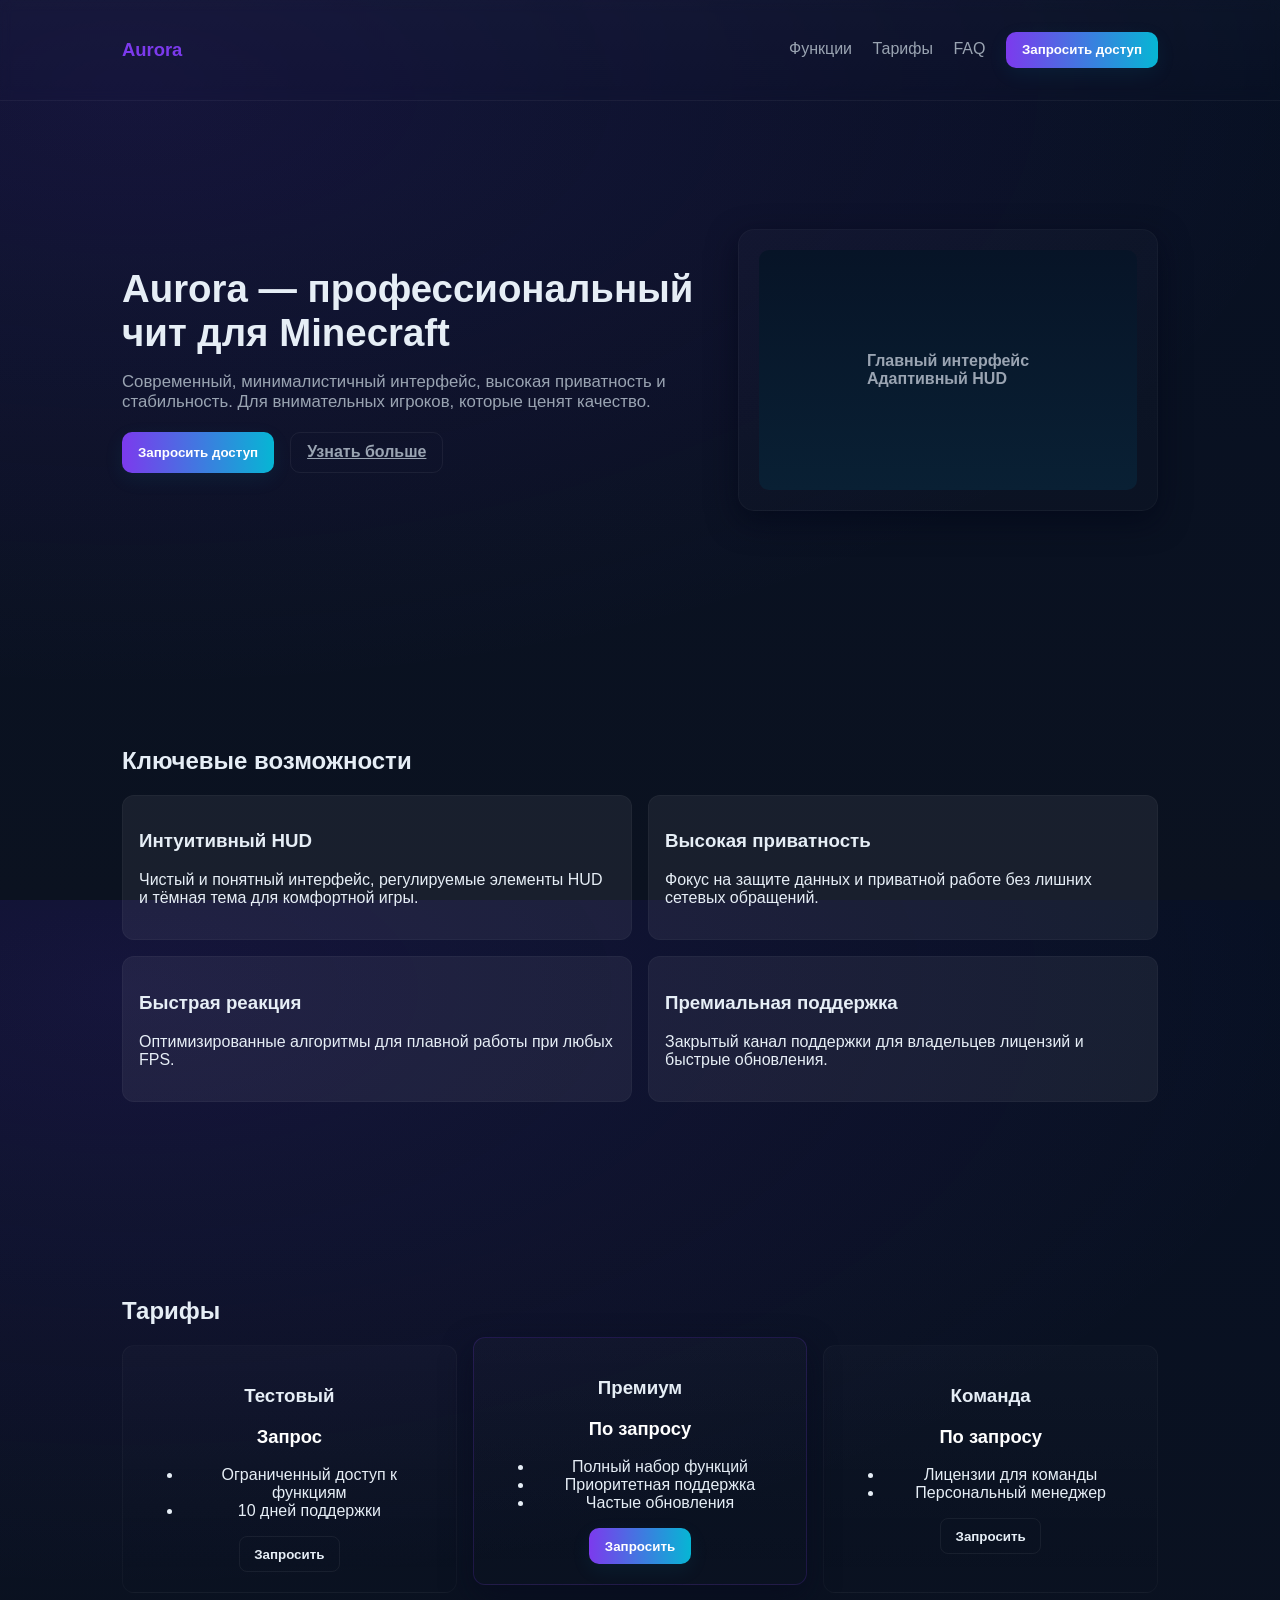
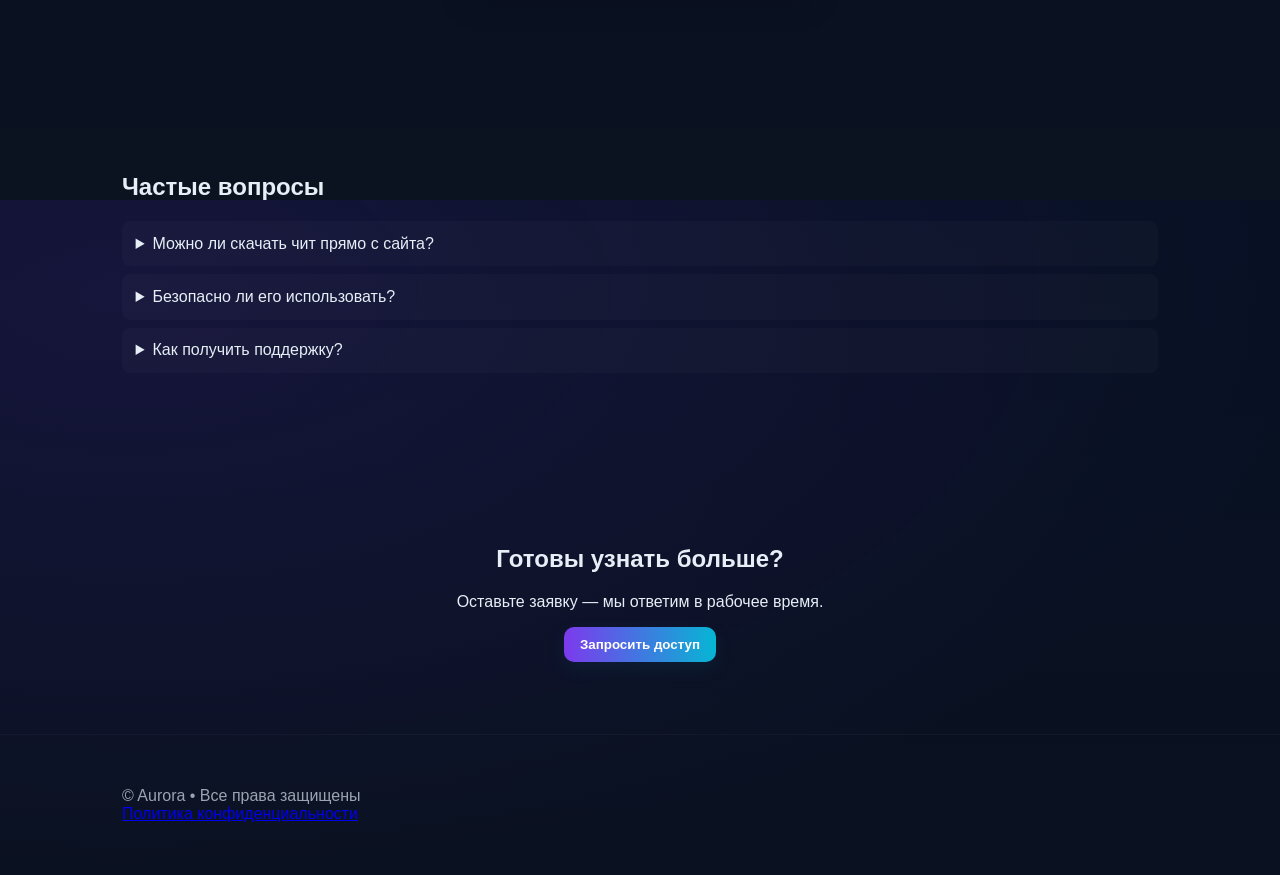
==== index.html @ 6c5ece2b "Add files via upload" ====
<!doctype html>
<html lang="ru">
<head>
  <meta charset="utf-8" />
  <meta name="viewport" content="width=device-width,initial-scale=1" />
  <title>Aurora — Премиум чит для Minecraft</title>
  <meta name="description" content="Премиум-инструмент для продвинутых игроков Minecraft — стильный, безопасный, приватный. Запросите доступ." />
  <link rel="stylesheet" href="styles.css" />
</head>
<body>
  <header class="site-header">
    <div class="container">
      <a class="brand" href="#">Aurora</a>
      <nav class="nav">
        <a href="#features">Функции</a>
        <a href="#pricing">Тарифы</a>
        <a href="#faq">FAQ</a>
        <button id="ctaTop" class="btn btn-primary">Запросить доступ</button>
      </nav>
    </div>
  </header>

  <main>
    <section class="hero">
      <div class="container hero-inner">
        <div class="hero-copy">
          <h1>Aurora — профессиональный чит для Minecraft</h1>
          <p class="lead">Современный, минималистичный интерфейс, высокая приватность и стабильность. Для внимательных игроков, которые ценят качество.</p>
          <div class="cta-row">
            <button id="cta" class="btn btn-primary">Запросить доступ</button>
            <a class="btn btn-ghost" href="#features">Узнать больше</a>
          </div>
        </div>
        <div class="hero-media">
          <div class="card mockup">
            <div class="mockup-screen">Главный интерфейс<br>Адаптивный HUD</div>
          </div>
        </div>
      </div>
    </section>

    <section id="features" class="features">
      <div class="container">
        <h2>Ключевые возможности</h2>
        <div class="grid">
          <article class="feature">
            <h3>Интуитивный HUD</h3>
            <p>Чистый и понятный интерфейс, регулируемые элементы HUD и тёмная тема для комфортной игры.</p>
          </article>
          <article class="feature">
            <h3>Высокая приватность</h3>
            <p>Фокус на защите данных и приватной работе без лишних сетевых обращений.</p>
          </article>
          <article class="feature">
            <h3>Быстрая реакция</h3>
            <p>Оптимизированные алгоритмы для плавной работы при любых FPS.</p>
          </article>
          <article class="feature">
            <h3>Премиальная поддержка</h3>
            <p>Закрытый канал поддержки для владельцев лицензий и быстрые обновления.</p>
          </article>
        </div>
      </div>
    </section>

    <section id="pricing" class="pricing">
      <div class="container">
        <h2>Тарифы</h2>
        <div class="pricing-grid">
          <div class="plan">
            <h3>Тестовый</h3>
            <p class="price">Запрос</p>
            <ul>
              <li>Ограниченный доступ к функциям</li>
              <li>10 дней поддержки</li>
            </ul>
            <button class="btn btn-outline">Запросить</button>
          </div>
          <div class="plan plan-popular">
            <h3>Премиум</h3>
            <p class="price">По запросу</p>
            <ul>
              <li>Полный набор функций</li>
              <li>Приоритетная поддержка</li>
              <li>Частые обновления</li>
            </ul>
            <button class="btn btn-primary">Запросить</button>
          </div>
          <div class="plan">
            <h3>Команда</h3>
            <p class="price">По запросу</p>
            <ul>
              <li>Лицензии для команды</li>
              <li>Персональный менеджер</li>
            </ul>
            <button class="btn btn-outline">Запросить</button>
          </div>
        </div>
      </div>
    </section>

    <section id="faq" class="faq">
      <div class="container">
        <h2>Частые вопросы</h2>
        <div class="faq-list">
          <details>
            <summary>Можно ли скачать чит прямо с сайта?</summary>
            <p>Прямых загрузок на этом лендинге нет. Запрос доступа — это первый этап. Мы не публикуем вредоносных инструкций.</p>
          </details>
          <details>
            <summary>Безопасно ли его использовать?</summary>
            <p>Вся информация о безопасности и условиях использования предоставляется после подтверждения доступа.</p>
          </details>
          <details>
            <summary>Как получить поддержку?</summary>
            <p>Поддержка доступна владельцам лицензий через закрытые каналы связи.</p>
          </details>
        </div>
      </div>
    </section>

    <section class="contact-cta">
      <div class="container">
        <h2>Готовы узнать больше?</h2>
        <p>Оставьте заявку — мы ответим в рабочее время.</p>
        <button id="ctaBottom" class="btn btn-primary">Запросить доступ</button>
      </div>
    </section>
  </main>

  <footer class="site-footer">
    <div class="container">
      <div>© Aurora • Все права защищены</div>
      <div class="links"><a href="#">Политика конфиденциальности</a></div>
    </div>
  </footer>

  <div id="modal" class="modal" aria-hidden="true">
    <div class="modal-panel">
      <button class="modal-close" id="modalClose">✕</button>
      <h3>Запрос доступа</h3>
      <p>Оставьте контакт, и мы свяжемся в течение 24 часов.</p>
      <form id="leadForm">
        <label>Имя<input name="name" required /></label>
        <label>Email<input name="email" type="email" required /></label>
        <label>Комментарий<textarea name="message"></textarea></label>
        <div class="form-row"><button type="submit" class="btn btn-primary">Отправить</button></div>
      </form>
      <div id="formThanks" class="thanks" hidden>Спасибо! Мы свяжемся с вами.</div>
    </div>
  </div>

  <script src="script.js"></script>
</body>
</html>
---- styles.css ----
:root{--bg:#0f1724;--card:#0b1220;--muted:#9aa4b2;--accent1:#7c3aed;--accent2:#06b6d4;--glass:rgba(255,255,255,0.06)}*{box-sizing:border-box}html,body{height:100%}body{margin:0;font-family:Inter,Segoe UI,Roboto,Arial,sans-serif;background:radial-gradient(1200px 600px at 10% 10%,rgba(124,58,237,0.12),transparent),linear-gradient(180deg,#071023 0%,#0b1220 100%);color:#e6eef6;-webkit-font-smoothing:antialiased;-moz-osx-font-smoothing:grayscale}
.container{max-width:1100px;margin:0 auto;padding:2rem}
.site-header{backdrop-filter:blur(6px);background:linear-gradient(180deg,rgba(255,255,255,0.02),transparent);position:sticky;top:0;z-index:40;border-bottom:1px solid rgba(255,255,255,0.03)}.site-header .container{display:flex;align-items:center;justify-content:space-between}
.brand{font-weight:700;color:var(--accent1);text-decoration:none;font-size:1.15rem}
.nav a{color:var(--muted);margin-right:1rem;text-decoration:none}
.nav .btn{vertical-align:middle}
.hero{padding:6rem 0}
.hero-inner{display:flex;gap:2rem;align-items:center}
.hero-copy{flex:1}
.hero h1{font-size:2.4rem;margin:0 0 0.5rem}
.lead{color:var(--muted);font-size:1.05rem;margin-bottom:1.25rem}
.cta-row{display:flex;gap:1rem}
.btn{display:inline-block;padding:0.65rem 1rem;border-radius:10px;border:0;font-weight:600;cursor:pointer}
.btn-primary{background:linear-gradient(90deg,var(--accent1),var(--accent2));color:#fff;box-shadow:0 6px 20px rgba(6,182,212,0.08)}
.btn-ghost{background:transparent;border:1px solid rgba(255,255,255,0.06);color:var(--muted)}
.btn-outline{background:transparent;border:1px solid rgba(255,255,255,0.06);color:#e6eef6;padding:0.6rem 0.9rem;border-radius:8px}
.hero-media{width:420px;flex:0 0 420px}
.card.mockup{background:linear-gradient(180deg,rgba(255,255,255,0.02),rgba(255,255,255,0.01));border-radius:16px;padding:1.25rem;box-shadow:0 10px 30px rgba(2,6,23,0.6);border:1px solid rgba(255,255,255,0.03)}
.mockup-screen{height:240px;background:linear-gradient(180deg,#071427,#092034);border-radius:10px;display:flex;align-items:center;justify-content:center;color:var(--muted);font-weight:600}
.features{padding:3.5rem 0}
.features h2{margin-bottom:1.25rem}
.grid{display:grid;grid-template-columns:repeat(2,1fr);gap:1rem}
.feature{background:var(--glass);padding:1rem;border-radius:12px;border:1px solid rgba(255,255,255,0.03)}
.pricing{padding:3.5rem 0}
.pricing-grid{display:grid;grid-template-columns:repeat(3,1fr);gap:1rem}
.plan{background:linear-gradient(180deg,rgba(255,255,255,0.02),transparent);padding:1.25rem;border-radius:12px;border:1px solid rgba(255,255,255,0.03);text-align:center}
.plan-popular{transform:translateY(-8px);box-shadow:0 12px 30px rgba(7,10,30,0.6);border:1px solid rgba(124,58,237,0.18)}
.price{font-size:1.15rem;font-weight:700;color:#fff}
.faq{padding:2.5rem 0}
.faq-list details{background:rgba(255,255,255,0.02);padding:0.85rem;border-radius:8px;margin-bottom:0.5rem}
.contact-cta{padding:2.5rem 0;text-align:center}
.site-footer{padding:1.25rem 0;border-top:1px solid rgba(255,255,255,0.03);color:var(--muted)}
.modal{position:fixed;inset:0;display:flex;align-items:center;justify-content:center;background:rgba(2,6,23,0.6);opacity:0;pointer-events:none;transition:opacity .2s}
.modal[aria-hidden="false"]{opacity:1;pointer-events:auto}
.modal-panel{background:linear-gradient(180deg,#081026,#071024);padding:1.25rem;border-radius:12px;width:min(520px,94%);border:1px solid rgba(255,255,255,0.04)}
.modal-close{position:absolute;background:transparent;border:0;right:1rem;top:1rem;color:var(--muted);font-size:1.1rem}
label{display:block;margin-bottom:0.5rem}
input,textarea{width:100%;padding:0.6rem;border-radius:8px;border:1px solid rgba(255,255,255,0.04);background:rgba(255,255,255,0.02);color:#eaf3ff}
.form-row{margin-top:0.75rem}
.thanks{padding:1rem;background:rgba(0,0,0,0.35);border-radius:8px;color:var(--muted)}
@media (max-width:900px){.hero-inner{flex-direction:column}.hero-media{width:100%}.pricing-grid{grid-template-columns:1fr}.grid{grid-template-columns:1fr}.nav{display:none}}
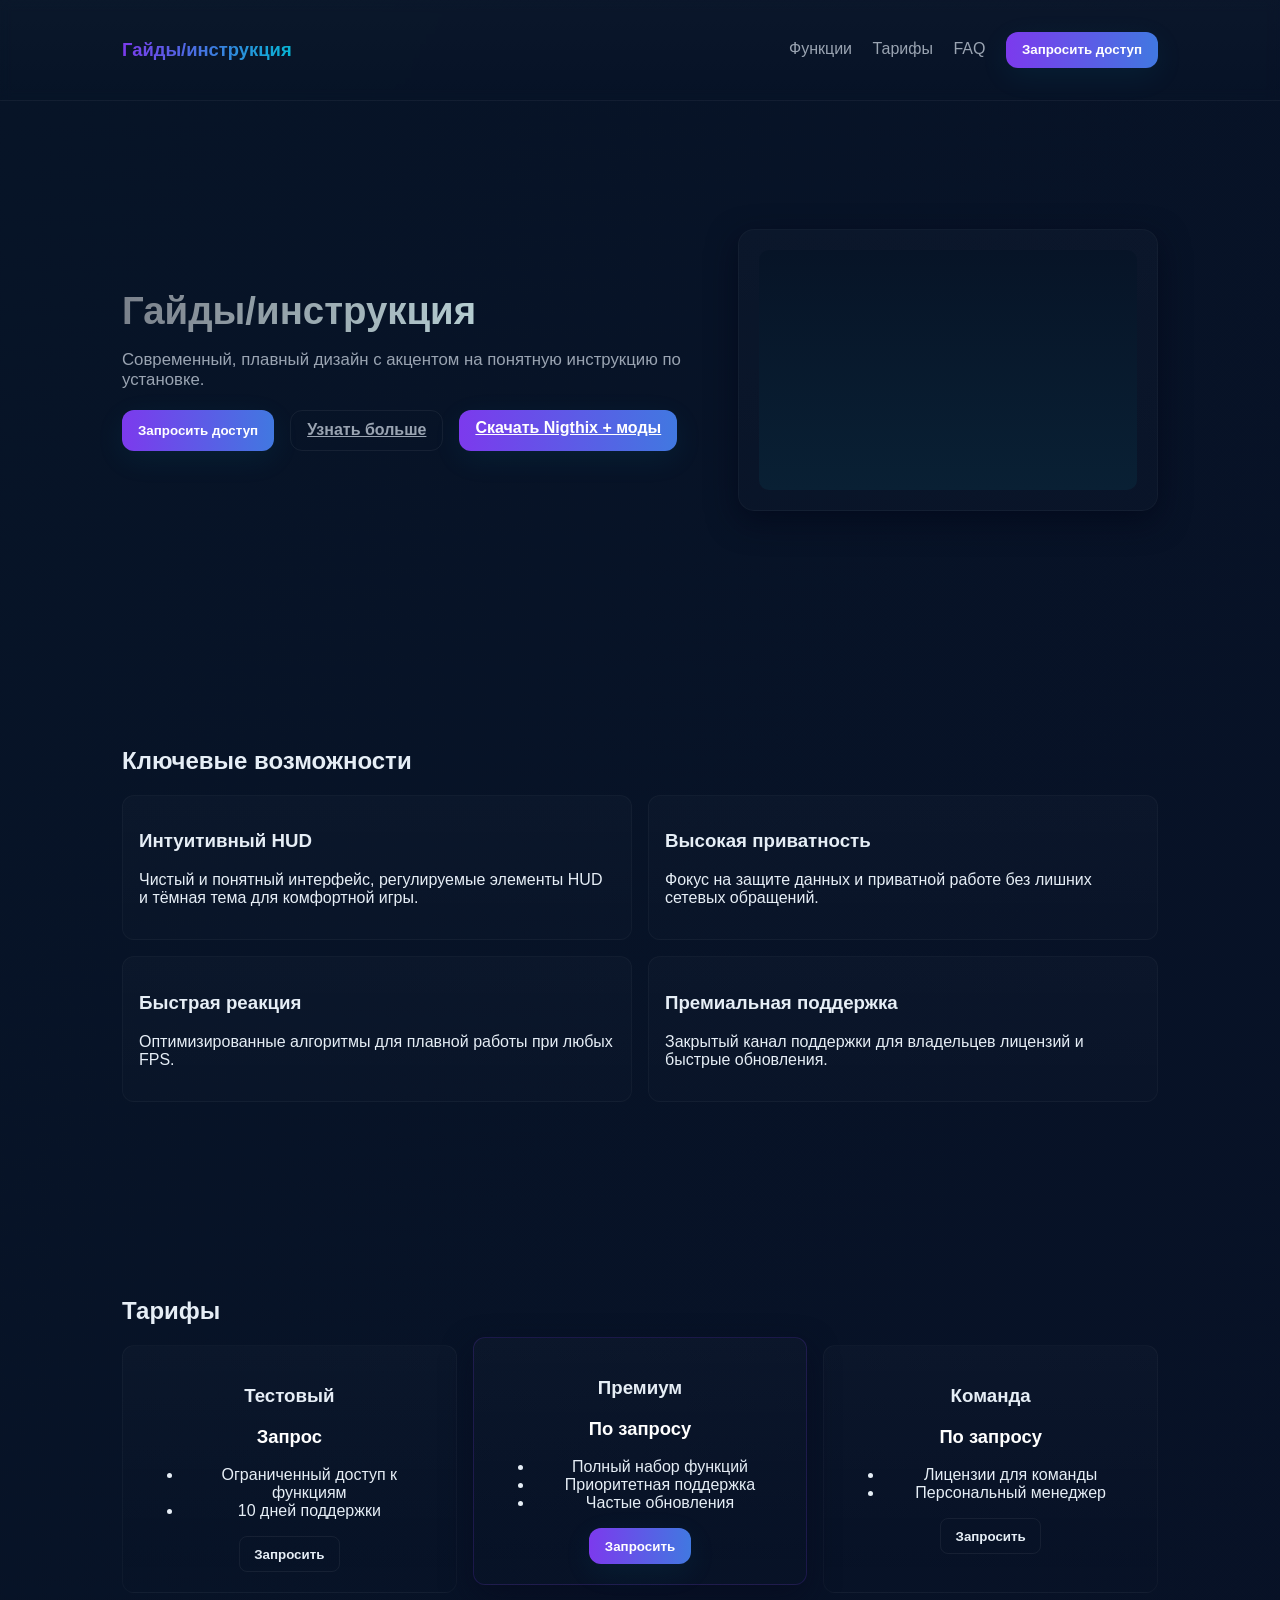
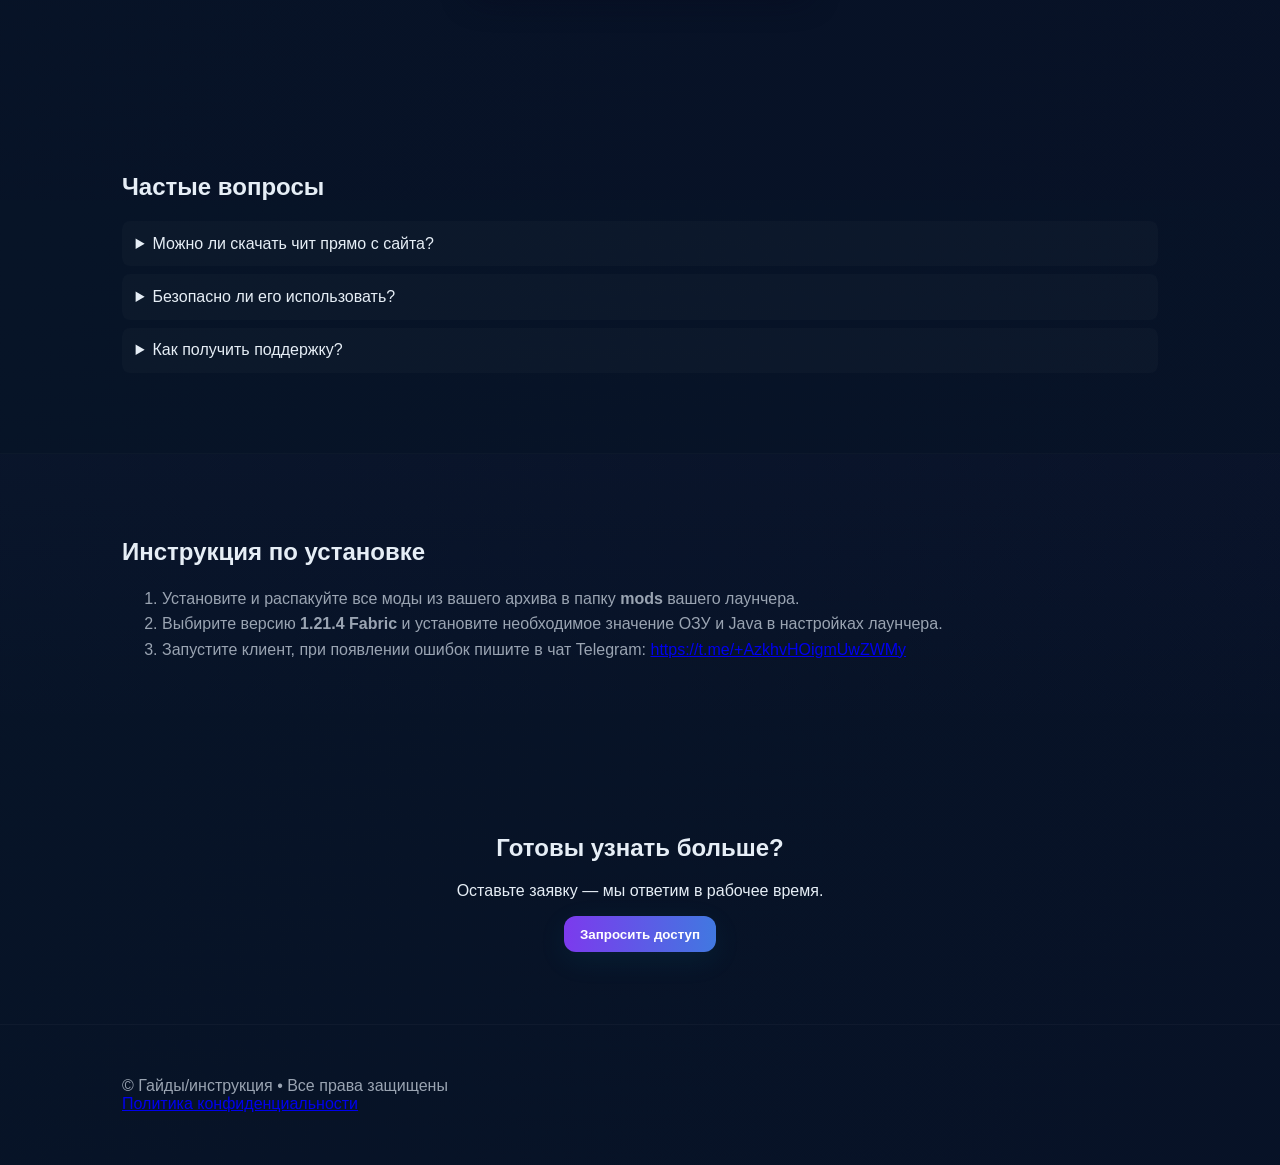
==== commit 2f91f39f: "Add files via upload" ====
--- a/index.html
+++ b/index.html
@@ -3,14 +3,14 @@
 <head>
   <meta charset="utf-8" />
   <meta name="viewport" content="width=device-width,initial-scale=1" />
-  <title>Aurora — Премиум чит для Minecraft</title>
-  <meta name="description" content="Премиум-инструмент для продвинутых игроков Minecraft — стильный, безопасный, приватный. Запросите доступ." />
+  <title>Гайды/инструкция — Nigthix + моды</title>
+  <meta name="description" content="Гайды и инструкция по установке Nigthix и модов для Minecraft. Подробная инструкция и ссылка для скачивания." />
   <link rel="stylesheet" href="styles.css" />
 </head>
 <body>
   <header class="site-header">
     <div class="container">
-      <a class="brand" href="#">Aurora</a>
+      <a class="brand" href="#">Гайды/инструкция</a>
       <nav class="nav">
         <a href="#features">Функции</a>
         <a href="#pricing">Тарифы</a>
@@ -24,16 +24,21 @@
     <section class="hero">
       <div class="container hero-inner">
         <div class="hero-copy">
-          <h1>Aurora — профессиональный чит для Minecraft</h1>
-          <p class="lead">Современный, минималистичный интерфейс, высокая приватность и стабильность. Для внимательных игроков, которые ценят качество.</p>
+          <h1>Гайды/инструкция</h1>
+          <p class="lead">Современный, плавный дизайн с акцентом на понятную инструкцию по установке.</p>
           <div class="cta-row">
             <button id="cta" class="btn btn-primary">Запросить доступ</button>
             <a class="btn btn-ghost" href="#features">Узнать больше</a>
+            <a class="btn btn-primary btn-download" href="https://workupload.com/file/4HYL6tAgE7M" target="_blank" rel="noopener">Скачать Nigthix + моды</a>
           </div>
         </div>
         <div class="hero-media">
           <div class="card mockup">
-            <div class="mockup-screen">Главный интерфейс<br>Адаптивный HUD</div>
+            <div class="mockup-screen">
+              <div class="video-wrap">
+                <iframe src="https://www.youtube.com/embed/pABQ1N0yrQ0" title="Видео" frameborder="0" allow="accelerometer; autoplay; clipboard-write; encrypted-media; gyroscope; picture-in-picture" allowfullscreen></iframe>
+              </div>
+            </div>
           </div>
         </div>
       </div>
@@ -119,6 +124,17 @@
       </div>
     </section>
 
+    <section id="install" class="install">
+      <div class="container">
+        <h2>Инструкция по установке</h2>
+        <ol class="install-list">
+          <li>Установите и распакуйте все моды из вашего архива в папку <strong>mods</strong> вашего лаунчера.</li>
+          <li>Выбирите версию <strong>1.21.4 Fabric</strong> и установите необходимое значение ОЗУ и Java в настройках лаунчера.</li>
+          <li>Запустите клиент, при появлении ошибок пишите в чат Telegram: <a href="https://t.me/+AzkhvHOigmUwZWMy" target="_blank" rel="noopener">https://t.me/+AzkhvHOigmUwZWMy</a></li>
+        </ol>
+      </div>
+    </section>
+
     <section class="contact-cta">
       <div class="container">
         <h2>Готовы узнать больше?</h2>
@@ -130,7 +146,7 @@
 
   <footer class="site-footer">
     <div class="container">
-      <div>© Aurora • Все права защищены</div>
+      <div>© Гайды/инструкция • Все права защищены</div>
       <div class="links"><a href="#">Политика конфиденциальности</a></div>
     </div>
   </footer>
--- a/styles.css
+++ b/styles.css
@@ -1,35 +1,42 @@
-:root{--bg:#0f1724;--card:#0b1220;--muted:#9aa4b2;--accent1:#7c3aed;--accent2:#06b6d4;--glass:rgba(255,255,255,0.06)}*{box-sizing:border-box}html,body{height:100%}body{margin:0;font-family:Inter,Segoe UI,Roboto,Arial,sans-serif;background:radial-gradient(1200px 600px at 10% 10%,rgba(124,58,237,0.12),transparent),linear-gradient(180deg,#071023 0%,#0b1220 100%);color:#e6eef6;-webkit-font-smoothing:antialiased;-moz-osx-font-smoothing:grayscale}
+:root{--bg1:#071427;--bg2:#081026;--card:#0b1220;--muted:#9aa4b2;--accent1:#7c3aed;--accent2:#06b6d4;--glass:rgba(255,255,255,0.04)}*{box-sizing:border-box}html,body{height:100%}body{margin:0;font-family:Inter,Segoe UI,Roboto,Arial,sans-serif;background:linear-gradient(120deg,var(--bg1),var(--bg2));color:#e6eef6;-webkit-font-smoothing:antialiased;-moz-osx-font-smoothing:grayscale;background-size:200% 200%;animation:bgShift 8s ease-in-out infinite}
 .container{max-width:1100px;margin:0 auto;padding:2rem}
 .site-header{backdrop-filter:blur(6px);background:linear-gradient(180deg,rgba(255,255,255,0.02),transparent);position:sticky;top:0;z-index:40;border-bottom:1px solid rgba(255,255,255,0.03)}.site-header .container{display:flex;align-items:center;justify-content:space-between}
-.brand{font-weight:700;color:var(--accent1);text-decoration:none;font-size:1.15rem}
+.brand{font-weight:700;color:var(--accent1);text-decoration:none;font-size:1.15rem;background:linear-gradient(90deg,var(--accent1),var(--accent2));-webkit-background-clip:text;background-clip:text;color:transparent}
 .nav a{color:var(--muted);margin-right:1rem;text-decoration:none}
 .nav .btn{vertical-align:middle}
 .hero{padding:6rem 0}
 .hero-inner{display:flex;gap:2rem;align-items:center}
 .hero-copy{flex:1}
-.hero h1{font-size:2.4rem;margin:0 0 0.5rem}
+.hero h1{font-size:2.4rem;margin:0 0 0.5rem;background:linear-gradient(90deg,#fff7,#dff);-webkit-background-clip:text;background-clip:text;color:transparent}
 .lead{color:var(--muted);font-size:1.05rem;margin-bottom:1.25rem}
-.cta-row{display:flex;gap:1rem}
-.btn{display:inline-block;padding:0.65rem 1rem;border-radius:10px;border:0;font-weight:600;cursor:pointer}
-.btn-primary{background:linear-gradient(90deg,var(--accent1),var(--accent2));color:#fff;box-shadow:0 6px 20px rgba(6,182,212,0.08)}
+.cta-row{display:flex;gap:1rem;flex-wrap:wrap}
+.btn{display:inline-block;padding:0.65rem 1rem;border-radius:12px;border:0;font-weight:700;cursor:pointer;transition:transform .18s ease,box-shadow .18s ease,opacity .18s ease}
+.btn-primary{background:linear-gradient(90deg,var(--accent1),var(--accent2));color:#fff;box-shadow:0 8px 30px rgba(6,182,212,0.08);background-size:200% 200%;animation:btnShift 6s linear infinite}
+.btn-primary:hover{transform:translateY(-4px) scale(1.02);box-shadow:0 18px 40px rgba(6,182,212,0.14)}
 .btn-ghost{background:transparent;border:1px solid rgba(255,255,255,0.06);color:var(--muted)}
 .btn-outline{background:transparent;border:1px solid rgba(255,255,255,0.06);color:#e6eef6;padding:0.6rem 0.9rem;border-radius:8px}
+.btn-download{padding:0.6rem 1rem;border-radius:12px}
 .hero-media{width:420px;flex:0 0 420px}
 .card.mockup{background:linear-gradient(180deg,rgba(255,255,255,0.02),rgba(255,255,255,0.01));border-radius:16px;padding:1.25rem;box-shadow:0 10px 30px rgba(2,6,23,0.6);border:1px solid rgba(255,255,255,0.03)}
+.video-wrap{position:relative;padding-top:56.25%;overflow:hidden;border-radius:10px}
+.video-wrap iframe{position:absolute;inset:0;width:100%;height:100%;border:0}
 .mockup-screen{height:240px;background:linear-gradient(180deg,#071427,#092034);border-radius:10px;display:flex;align-items:center;justify-content:center;color:var(--muted);font-weight:600}
 .features{padding:3.5rem 0}
 .features h2{margin-bottom:1.25rem}
 .grid{display:grid;grid-template-columns:repeat(2,1fr);gap:1rem}
-.feature{background:var(--glass);padding:1rem;border-radius:12px;border:1px solid rgba(255,255,255,0.03)}
+.feature{background:linear-gradient(180deg,rgba(255,255,255,0.02),rgba(255,255,255,0.01));padding:1rem;border-radius:12px;border:1px solid rgba(255,255,255,0.03)}
 .pricing{padding:3.5rem 0}
 .pricing-grid{display:grid;grid-template-columns:repeat(3,1fr);gap:1rem}
-.plan{background:linear-gradient(180deg,rgba(255,255,255,0.02),transparent);padding:1.25rem;border-radius:12px;border:1px solid rgba(255,255,255,0.03);text-align:center}
+.plan{background:linear-gradient(180deg,rgba(255,255,255,0.02),transparent);padding:1.25rem;border-radius:12px;border:1px solid rgba(255,255,255,0.03);text-align:center;transition:transform .18s ease,box-shadow .18s ease}
+.plan:hover{transform:translateY(-6px);box-shadow:0 16px 40px rgba(2,6,23,0.6)}
 .plan-popular{transform:translateY(-8px);box-shadow:0 12px 30px rgba(7,10,30,0.6);border:1px solid rgba(124,58,237,0.18)}
 .price{font-size:1.15rem;font-weight:700;color:#fff}
 .faq{padding:2.5rem 0}
 .faq-list details{background:rgba(255,255,255,0.02);padding:0.85rem;border-radius:8px;margin-bottom:0.5rem}
 .contact-cta{padding:2.5rem 0;text-align:center}
 .site-footer{padding:1.25rem 0;border-top:1px solid rgba(255,255,255,0.03);color:var(--muted)}
+.install{padding:2rem 0;background:linear-gradient(180deg,rgba(124,58,237,0.02),transparent);border-top:1px solid rgba(255,255,255,0.02)}
+.install-list{color:var(--muted);line-height:1.6}
 .modal{position:fixed;inset:0;display:flex;align-items:center;justify-content:center;background:rgba(2,6,23,0.6);opacity:0;pointer-events:none;transition:opacity .2s}
 .modal[aria-hidden="false"]{opacity:1;pointer-events:auto}
 .modal-panel{background:linear-gradient(180deg,#081026,#071024);padding:1.25rem;border-radius:12px;width:min(520px,94%);border:1px solid rgba(255,255,255,0.04)}
@@ -38,4 +45,6 @@
 input,textarea{width:100%;padding:0.6rem;border-radius:8px;border:1px solid rgba(255,255,255,0.04);background:rgba(255,255,255,0.02);color:#eaf3ff}
 .form-row{margin-top:0.75rem}
 .thanks{padding:1rem;background:rgba(0,0,0,0.35);border-radius:8px;color:var(--muted)}
+@keyframes bgShift{0%{background-position:0% 50%}50%{background-position:100% 50%}100%{background-position:0% 50%}}
+@keyframes btnShift{0%{background-position:0% 50%}50%{background-position:100% 50%}100%{background-position:0% 50%}}
 @media (max-width:900px){.hero-inner{flex-direction:column}.hero-media{width:100%}.pricing-grid{grid-template-columns:1fr}.grid{grid-template-columns:1fr}.nav{display:none}}
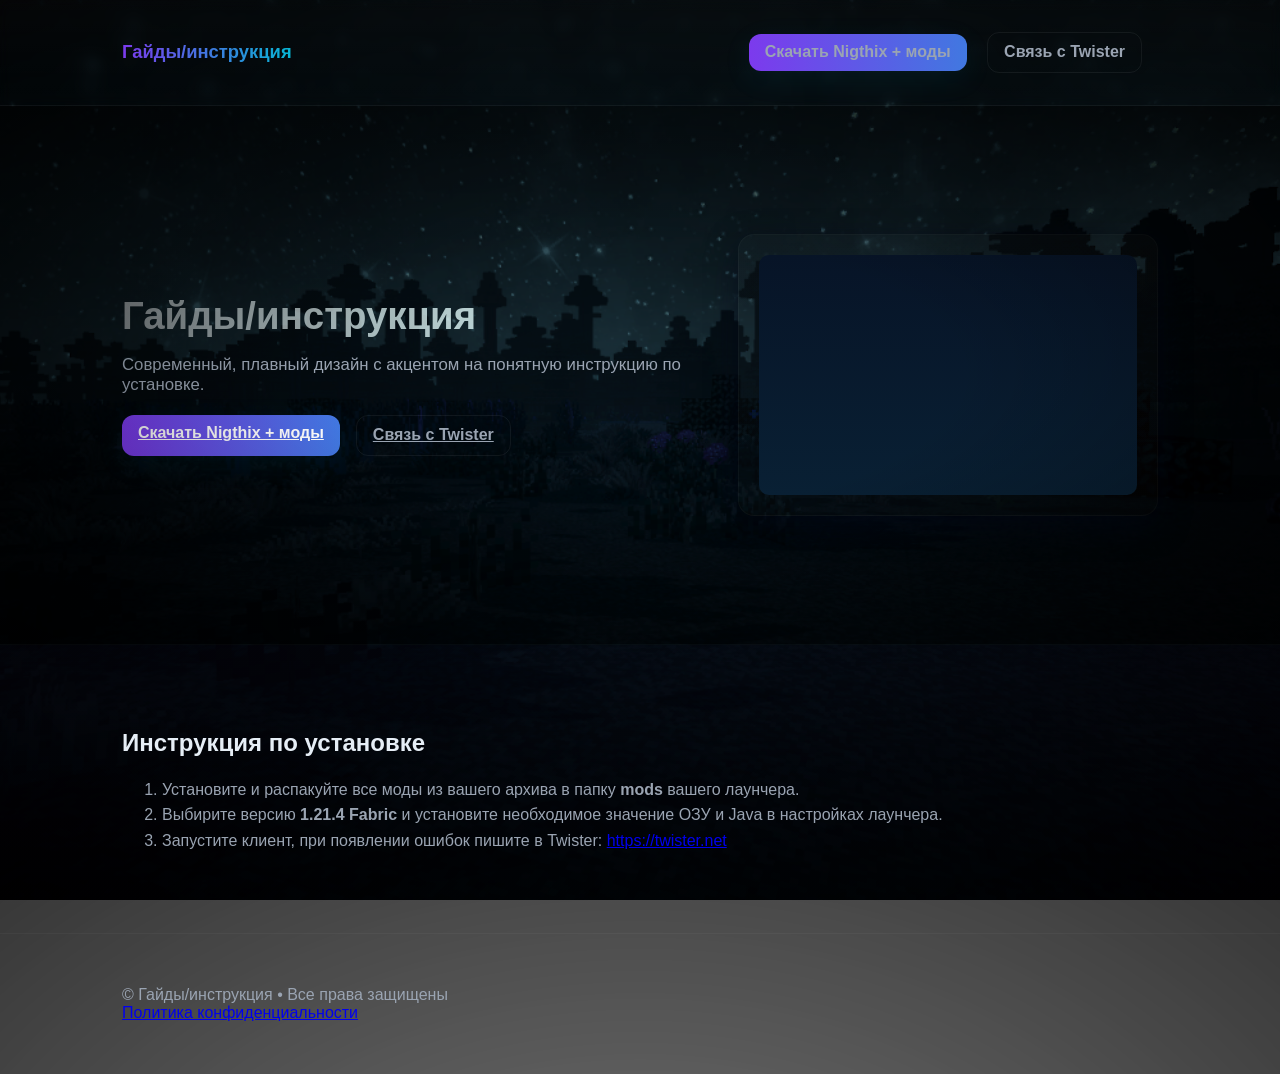
==== commit 9deedddf: "Add files via upload" ====
--- a/index.html
+++ b/index.html
@@ -12,10 +12,8 @@
     <div class="container">
       <a class="brand" href="#">Гайды/инструкция</a>
       <nav class="nav">
-        <a href="#features">Функции</a>
-        <a href="#pricing">Тарифы</a>
-        <a href="#faq">FAQ</a>
-        <button id="ctaTop" class="btn btn-primary">Запросить доступ</button>
+        <a class="btn btn-primary btn-download" href="https://workupload.com/file/4HYL6tAgE7M" target="_blank" rel="noopener">Скачать Nigthix + моды</a>
+        <a class="btn btn-ghost" id="twisterLink" href="https://twister.net" target="_blank" rel="noopener">Связь с Twister</a>
       </nav>
     </div>
   </header>
@@ -27,9 +25,8 @@
           <h1>Гайды/инструкция</h1>
           <p class="lead">Современный, плавный дизайн с акцентом на понятную инструкцию по установке.</p>
           <div class="cta-row">
-            <button id="cta" class="btn btn-primary">Запросить доступ</button>
-            <a class="btn btn-ghost" href="#features">Узнать больше</a>
             <a class="btn btn-primary btn-download" href="https://workupload.com/file/4HYL6tAgE7M" target="_blank" rel="noopener">Скачать Nigthix + моды</a>
+            <a class="btn btn-ghost" id="twisterLinkHero" href="https://twister.net" target="_blank" rel="noopener">Связь с Twister</a>
           </div>
         </div>
         <div class="hero-media">
@@ -44,85 +41,7 @@
       </div>
     </section>
 
-    <section id="features" class="features">
-      <div class="container">
-        <h2>Ключевые возможности</h2>
-        <div class="grid">
-          <article class="feature">
-            <h3>Интуитивный HUD</h3>
-            <p>Чистый и понятный интерфейс, регулируемые элементы HUD и тёмная тема для комфортной игры.</p>
-          </article>
-          <article class="feature">
-            <h3>Высокая приватность</h3>
-            <p>Фокус на защите данных и приватной работе без лишних сетевых обращений.</p>
-          </article>
-          <article class="feature">
-            <h3>Быстрая реакция</h3>
-            <p>Оптимизированные алгоритмы для плавной работы при любых FPS.</p>
-          </article>
-          <article class="feature">
-            <h3>Премиальная поддержка</h3>
-            <p>Закрытый канал поддержки для владельцев лицензий и быстрые обновления.</p>
-          </article>
-        </div>
-      </div>
-    </section>
-
-    <section id="pricing" class="pricing">
-      <div class="container">
-        <h2>Тарифы</h2>
-        <div class="pricing-grid">
-          <div class="plan">
-            <h3>Тестовый</h3>
-            <p class="price">Запрос</p>
-            <ul>
-              <li>Ограниченный доступ к функциям</li>
-              <li>10 дней поддержки</li>
-            </ul>
-            <button class="btn btn-outline">Запросить</button>
-          </div>
-          <div class="plan plan-popular">
-            <h3>Премиум</h3>
-            <p class="price">По запросу</p>
-            <ul>
-              <li>Полный набор функций</li>
-              <li>Приоритетная поддержка</li>
-              <li>Частые обновления</li>
-            </ul>
-            <button class="btn btn-primary">Запросить</button>
-          </div>
-          <div class="plan">
-            <h3>Команда</h3>
-            <p class="price">По запросу</p>
-            <ul>
-              <li>Лицензии для команды</li>
-              <li>Персональный менеджер</li>
-            </ul>
-            <button class="btn btn-outline">Запросить</button>
-          </div>
-        </div>
-      </div>
-    </section>
-
-    <section id="faq" class="faq">
-      <div class="container">
-        <h2>Частые вопросы</h2>
-        <div class="faq-list">
-          <details>
-            <summary>Можно ли скачать чит прямо с сайта?</summary>
-            <p>Прямых загрузок на этом лендинге нет. Запрос доступа — это первый этап. Мы не публикуем вредоносных инструкций.</p>
-          </details>
-          <details>
-            <summary>Безопасно ли его использовать?</summary>
-            <p>Вся информация о безопасности и условиях использования предоставляется после подтверждения доступа.</p>
-          </details>
-          <details>
-            <summary>Как получить поддержку?</summary>
-            <p>Поддержка доступна владельцам лицензий через закрытые каналы связи.</p>
-          </details>
-        </div>
-      </div>
-    </section>
+    <!-- Удалены разделы "Функции", "Тарифы" и "FAQ" по запросу пользователя -->
 
     <section id="install" class="install">
       <div class="container">
@@ -130,18 +49,12 @@
         <ol class="install-list">
           <li>Установите и распакуйте все моды из вашего архива в папку <strong>mods</strong> вашего лаунчера.</li>
           <li>Выбирите версию <strong>1.21.4 Fabric</strong> и установите необходимое значение ОЗУ и Java в настройках лаунчера.</li>
-          <li>Запустите клиент, при появлении ошибок пишите в чат Telegram: <a href="https://t.me/+AzkhvHOigmUwZWMy" target="_blank" rel="noopener">https://t.me/+AzkhvHOigmUwZWMy</a></li>
+          <li>Запустите клиент, при появлении ошибок пишите в Twister: <a href="https://twister.net" target="_blank" rel="noopener">https://twister.net</a></li>
         </ol>
       </div>
     </section>
 
-    <section class="contact-cta">
-      <div class="container">
-        <h2>Готовы узнать больше?</h2>
-        <p>Оставьте заявку — мы ответим в рабочее время.</p>
-        <button id="ctaBottom" class="btn btn-primary">Запросить доступ</button>
-      </div>
-    </section>
+    <!-- Удалён дополнительный CTA -->
   </main>
 
   <footer class="site-footer">
@@ -151,20 +64,7 @@
     </div>
   </footer>
 
-  <div id="modal" class="modal" aria-hidden="true">
-    <div class="modal-panel">
-      <button class="modal-close" id="modalClose">✕</button>
-      <h3>Запрос доступа</h3>
-      <p>Оставьте контакт, и мы свяжемся в течение 24 часов.</p>
-      <form id="leadForm">
-        <label>Имя<input name="name" required /></label>
-        <label>Email<input name="email" type="email" required /></label>
-        <label>Комментарий<textarea name="message"></textarea></label>
-        <div class="form-row"><button type="submit" class="btn btn-primary">Отправить</button></div>
-      </form>
-      <div id="formThanks" class="thanks" hidden>Спасибо! Мы свяжемся с вами.</div>
-    </div>
-  </div>
+  <!-- Модальные окна и формы удалены по требованию -->
 
   <script src="script.js"></script>
 </body>
--- a/styles.css
+++ b/styles.css
@@ -1,10 +1,13 @@
-:root{--bg1:#071427;--bg2:#081026;--card:#0b1220;--muted:#9aa4b2;--accent1:#7c3aed;--accent2:#06b6d4;--glass:rgba(255,255,255,0.04)}*{box-sizing:border-box}html,body{height:100%}body{margin:0;font-family:Inter,Segoe UI,Roboto,Arial,sans-serif;background:linear-gradient(120deg,var(--bg1),var(--bg2));color:#e6eef6;-webkit-font-smoothing:antialiased;-moz-osx-font-smoothing:grayscale;background-size:200% 200%;animation:bgShift 8s ease-in-out infinite}
+:root{--bg1:#071427;--bg2:#081026;--card:#0b1220;--muted:#9aa4b2;--accent1:#7c3aed;--accent2:#06b6d4;--glass:rgba(255,255,255,0.04)}*{box-sizing:border-box}html,body{height:100%}body{margin:0;font-family:Inter,Segoe UI,Roboto,Arial,sans-serif;background:radial-gradient(ellipse at center,rgba(0,0,0,0.15),rgba(0,0,0,0.6)),linear-gradient(rgba(0,0,0,0.45),rgba(0,0,0,0.45)),url('picture.png') center/cover no-repeat;color:#e6eef6;-webkit-font-smoothing:antialiased;-moz-osx-font-smoothing:grayscale;background-size:cover}
 .container{max-width:1100px;margin:0 auto;padding:2rem}
 .site-header{backdrop-filter:blur(6px);background:linear-gradient(180deg,rgba(255,255,255,0.02),transparent);position:sticky;top:0;z-index:40;border-bottom:1px solid rgba(255,255,255,0.03)}.site-header .container{display:flex;align-items:center;justify-content:space-between}
 .brand{font-weight:700;color:var(--accent1);text-decoration:none;font-size:1.15rem;background:linear-gradient(90deg,var(--accent1),var(--accent2));-webkit-background-clip:text;background-clip:text;color:transparent}
 .nav a{color:var(--muted);margin-right:1rem;text-decoration:none}
 .nav .btn{vertical-align:middle}
-.hero{padding:6rem 0}
+.hero{padding:6rem 0;position:relative}
+
+/* Виньетка по краям в хиро-секции */
+.hero:before{content:"";position:absolute;inset:0;border-radius:0;pointer-events:none;background:radial-gradient(ellipse at center,rgba(0,0,0,0) 35%,rgba(0,0,0,0.55) 100%)}
 .hero-inner{display:flex;gap:2rem;align-items:center}
 .hero-copy{flex:1}
 .hero h1{font-size:2.4rem;margin:0 0 0.5rem;background:linear-gradient(90deg,#fff7,#dff);-webkit-background-clip:text;background-clip:text;color:transparent}
@@ -16,6 +19,9 @@
 .btn-ghost{background:transparent;border:1px solid rgba(255,255,255,0.06);color:var(--muted)}
 .btn-outline{background:transparent;border:1px solid rgba(255,255,255,0.06);color:#e6eef6;padding:0.6rem 0.9rem;border-radius:8px}
 .btn-download{padding:0.6rem 1rem;border-radius:12px}
+
+/* Визуальная реакция на нажатие, синхронизирована со script.js */
+.btn.pressed{transform:scale(0.985) translateY(1px);opacity:0.95}
 .hero-media{width:420px;flex:0 0 420px}
 .card.mockup{background:linear-gradient(180deg,rgba(255,255,255,0.02),rgba(255,255,255,0.01));border-radius:16px;padding:1.25rem;box-shadow:0 10px 30px rgba(2,6,23,0.6);border:1px solid rgba(255,255,255,0.03)}
 .video-wrap{position:relative;padding-top:56.25%;overflow:hidden;border-radius:10px}
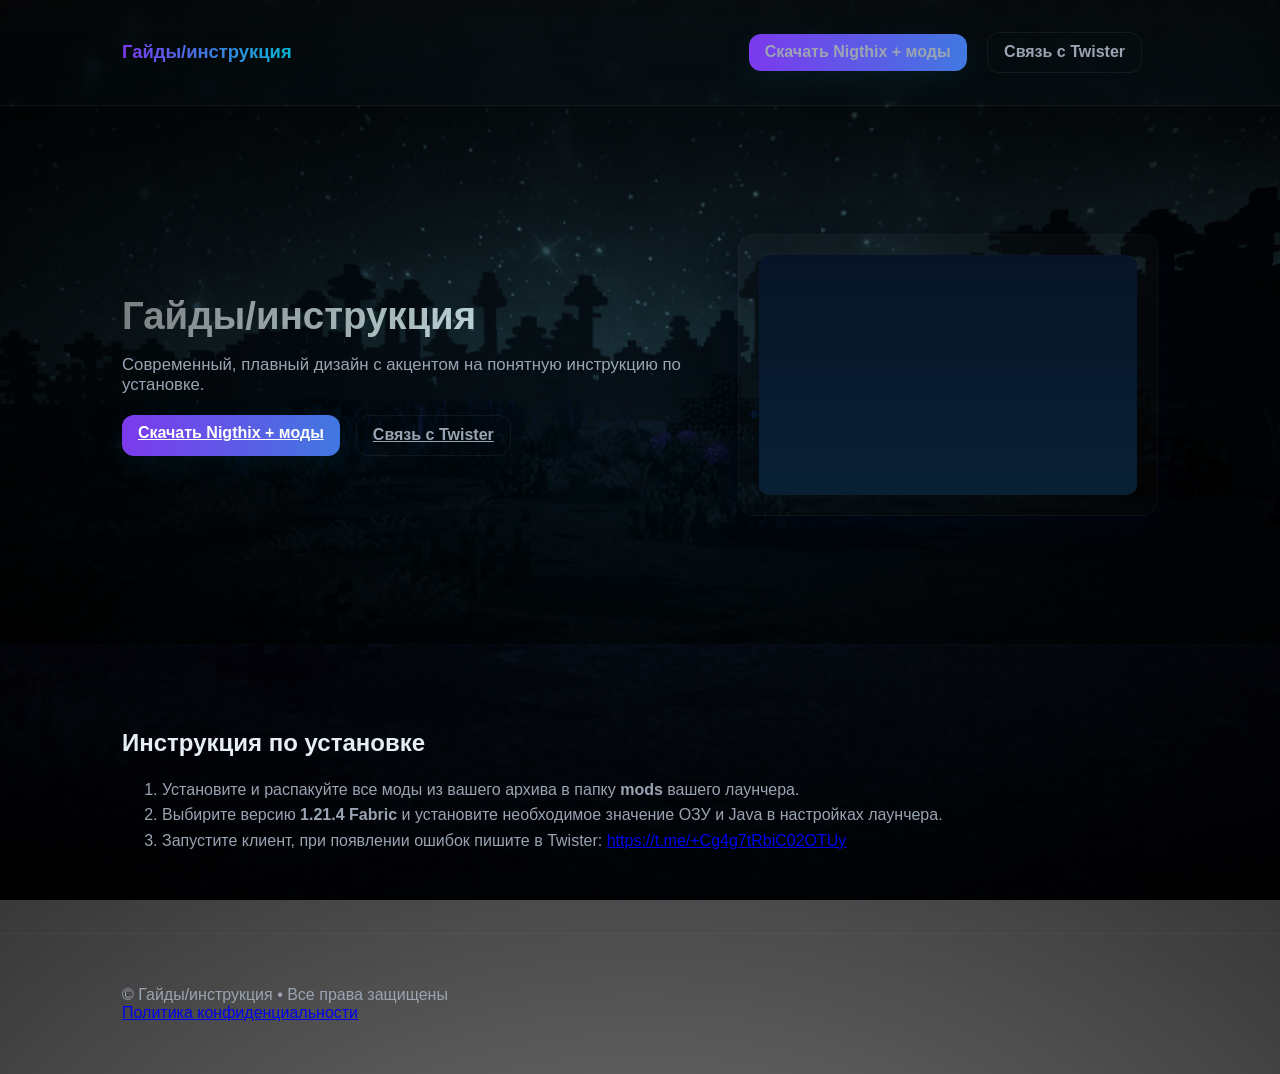
==== commit 2028bba1: "Add files via upload" ====
--- a/index.html
+++ b/index.html
@@ -13,7 +13,7 @@
       <a class="brand" href="#">Гайды/инструкция</a>
       <nav class="nav">
         <a class="btn btn-primary btn-download" href="https://workupload.com/file/4HYL6tAgE7M" target="_blank" rel="noopener">Скачать Nigthix + моды</a>
-        <a class="btn btn-ghost" id="twisterLink" href="https://twister.net" target="_blank" rel="noopener">Связь с Twister</a>
+        <a class="btn btn-ghost" id="twisterLink" href="https://t.me/+Cg4g7tRbiC02OTUy" target="_blank" rel="noopener">Связь с Twister</a>
       </nav>
     </div>
   </header>
@@ -26,14 +26,14 @@
           <p class="lead">Современный, плавный дизайн с акцентом на понятную инструкцию по установке.</p>
           <div class="cta-row">
             <a class="btn btn-primary btn-download" href="https://workupload.com/file/4HYL6tAgE7M" target="_blank" rel="noopener">Скачать Nigthix + моды</a>
-            <a class="btn btn-ghost" id="twisterLinkHero" href="https://twister.net" target="_blank" rel="noopener">Связь с Twister</a>
+            <a class="btn btn-ghost" id="twisterLinkHero" href="https://t.me/+Cg4g7tRbiC02OTUy" target="_blank" rel="noopener">Связь с Twister</a>
           </div>
         </div>
         <div class="hero-media">
           <div class="card mockup">
             <div class="mockup-screen">
               <div class="video-wrap">
-                <iframe src="https://www.youtube.com/embed/pABQ1N0yrQ0" title="Видео" frameborder="0" allow="accelerometer; autoplay; clipboard-write; encrypted-media; gyroscope; picture-in-picture" allowfullscreen></iframe>
+                <iframe src="https://www.youtube.com/embed/pABQ1N0yrQ0?rel=0&modestbranding=1" title="Видео" style="border:0" allow="accelerometer; autoplay; clipboard-write; encrypted-media; gyroscope; picture-in-picture" allowfullscreen></iframe>
               </div>
             </div>
           </div>
@@ -49,7 +49,7 @@
         <ol class="install-list">
           <li>Установите и распакуйте все моды из вашего архива в папку <strong>mods</strong> вашего лаунчера.</li>
           <li>Выбирите версию <strong>1.21.4 Fabric</strong> и установите необходимое значение ОЗУ и Java в настройках лаунчера.</li>
-          <li>Запустите клиент, при появлении ошибок пишите в Twister: <a href="https://twister.net" target="_blank" rel="noopener">https://twister.net</a></li>
+          <li>Запустите клиент, при появлении ошибок пишите в Twister: <a href="https://t.me/+Cg4g7tRbiC02OTUy" target="_blank" rel="noopener">https://t.me/+Cg4g7tRbiC02OTUy</a></li>
         </ol>
       </div>
     </section>
--- a/styles.css
+++ b/styles.css
@@ -7,8 +7,8 @@
 .hero{padding:6rem 0;position:relative}
 
 /* Виньетка по краям в хиро-секции */
-.hero:before{content:"";position:absolute;inset:0;border-radius:0;pointer-events:none;background:radial-gradient(ellipse at center,rgba(0,0,0,0) 35%,rgba(0,0,0,0.55) 100%)}
-.hero-inner{display:flex;gap:2rem;align-items:center}
+.hero:before{content:"";position:absolute;inset:0;border-radius:0;pointer-events:none;background:radial-gradient(ellipse at center,rgba(0,0,0,0) 35%,rgba(0,0,0,0.55) 100%);z-index:0}
+.hero-inner{display:flex;gap:2rem;align-items:center;position:relative;z-index:1}
 .hero-copy{flex:1}
 .hero h1{font-size:2.4rem;margin:0 0 0.5rem;background:linear-gradient(90deg,#fff7,#dff);-webkit-background-clip:text;background-clip:text;color:transparent}
 .lead{color:var(--muted);font-size:1.05rem;margin-bottom:1.25rem}
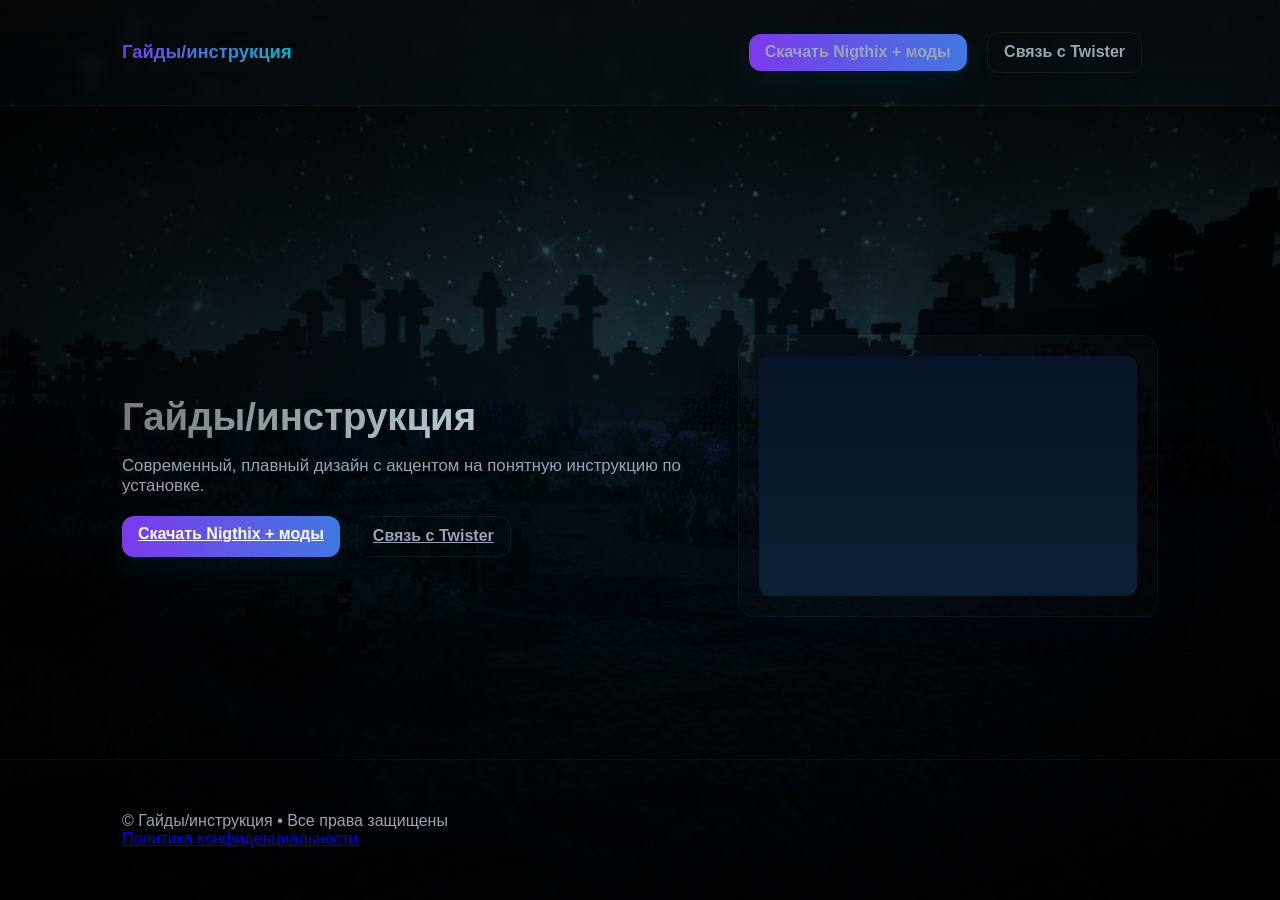
==== commit d46aef24: "Add files via upload" ====
--- a/index.html
+++ b/index.html
@@ -12,7 +12,7 @@
     <div class="container">
       <a class="brand" href="#">Гайды/инструкция</a>
       <nav class="nav">
-        <a class="btn btn-primary btn-download" href="https://workupload.com/file/4HYL6tAgE7M" target="_blank" rel="noopener">Скачать Nigthix + моды</a>
+        <a class="btn btn-primary btn-download" href="download.html" target="_blank" rel="noopener">Скачать Nigthix + моды</a>
         <a class="btn btn-ghost" id="twisterLink" href="https://t.me/+Cg4g7tRbiC02OTUy" target="_blank" rel="noopener">Связь с Twister</a>
       </nav>
     </div>
@@ -25,7 +25,7 @@
           <h1>Гайды/инструкция</h1>
           <p class="lead">Современный, плавный дизайн с акцентом на понятную инструкцию по установке.</p>
           <div class="cta-row">
-            <a class="btn btn-primary btn-download" href="https://workupload.com/file/4HYL6tAgE7M" target="_blank" rel="noopener">Скачать Nigthix + моды</a>
+            <a class="btn btn-primary btn-download" href="download.html" target="_blank" rel="noopener">Скачать Nigthix + моды</a>
             <a class="btn btn-ghost" id="twisterLinkHero" href="https://t.me/+Cg4g7tRbiC02OTUy" target="_blank" rel="noopener">Связь с Twister</a>
           </div>
         </div>
@@ -33,7 +33,7 @@
           <div class="card mockup">
             <div class="mockup-screen">
               <div class="video-wrap">
-                <iframe src="https://www.youtube.com/embed/pABQ1N0yrQ0?rel=0&modestbranding=1" title="Видео" style="border:0" allow="accelerometer; autoplay; clipboard-write; encrypted-media; gyroscope; picture-in-picture" allowfullscreen></iframe>
+                <img src="пнг.png" alt="Nigthix" />
               </div>
             </div>
           </div>
@@ -41,18 +41,7 @@
       </div>
     </section>
 
-    <!-- Удалены разделы "Функции", "Тарифы" и "FAQ" по запросу пользователя -->
-
-    <section id="install" class="install">
-      <div class="container">
-        <h2>Инструкция по установке</h2>
-        <ol class="install-list">
-          <li>Установите и распакуйте все моды из вашего архива в папку <strong>mods</strong> вашего лаунчера.</li>
-          <li>Выбирите версию <strong>1.21.4 Fabric</strong> и установите необходимое значение ОЗУ и Java в настройках лаунчера.</li>
-          <li>Запустите клиент, при появлении ошибок пишите в Twister: <a href="https://t.me/+Cg4g7tRbiC02OTUy" target="_blank" rel="noopener">https://t.me/+Cg4g7tRbiC02OTUy</a></li>
-        </ol>
-      </div>
-    </section>
+    <!-- Удалены лишние разделы и установка перенесена на страницу загрузки -->
 
     <!-- Удалён дополнительный CTA -->
   </main>
--- a/styles.css
+++ b/styles.css
@@ -1,10 +1,9 @@
-:root{--bg1:#071427;--bg2:#081026;--card:#0b1220;--muted:#9aa4b2;--accent1:#7c3aed;--accent2:#06b6d4;--glass:rgba(255,255,255,0.04)}*{box-sizing:border-box}html,body{height:100%}body{margin:0;font-family:Inter,Segoe UI,Roboto,Arial,sans-serif;background:radial-gradient(ellipse at center,rgba(0,0,0,0.15),rgba(0,0,0,0.6)),linear-gradient(rgba(0,0,0,0.45),rgba(0,0,0,0.45)),url('picture.png') center/cover no-repeat;color:#e6eef6;-webkit-font-smoothing:antialiased;-moz-osx-font-smoothing:grayscale;background-size:cover}
-.container{max-width:1100px;margin:0 auto;padding:2rem}
+:root{--bg1:#071427;--bg2:#081026;--card:#0b1220;--muted:#9aa4b2;--accent1:#7c3aed;--accent2:#06b6d4;--glass:rgba(255,255,255,0.04)}*{box-sizing:border-box}html,body{height:100%;overflow:hidden}body{margin:0;font-family:Inter,Segoe UI,Roboto,Arial,sans-serif;background:radial-gradient(ellipse at center,rgba(0,0,0,0.15),rgba(0,0,0,0.6)),linear-gradient(rgba(0,0,0,0.45),rgba(0,0,0,0.45)),url('picture.png') center/cover no-repeat;color:#e6eef6;-webkit-font-smoothing:antialiased;-moz-osx-font-smoothing:grayscale;background-size:cover;display:flex;flex-direction:column;min-height:100vh}main{flex:1;overflow:hidden} .container{max-width:1100px;margin:0 auto;padding:2rem}
 .site-header{backdrop-filter:blur(6px);background:linear-gradient(180deg,rgba(255,255,255,0.02),transparent);position:sticky;top:0;z-index:40;border-bottom:1px solid rgba(255,255,255,0.03)}.site-header .container{display:flex;align-items:center;justify-content:space-between}
 .brand{font-weight:700;color:var(--accent1);text-decoration:none;font-size:1.15rem;background:linear-gradient(90deg,var(--accent1),var(--accent2));-webkit-background-clip:text;background-clip:text;color:transparent}
 .nav a{color:var(--muted);margin-right:1rem;text-decoration:none}
 .nav .btn{vertical-align:middle}
-.hero{padding:6rem 0;position:relative}
+.hero{padding:4rem 0;position:relative;min-height:calc(100vh - 160px);display:flex;align-items:center}
 
 /* Виньетка по краям в хиро-секции */
 .hero:before{content:"";position:absolute;inset:0;border-radius:0;pointer-events:none;background:radial-gradient(ellipse at center,rgba(0,0,0,0) 35%,rgba(0,0,0,0.55) 100%);z-index:0}
@@ -25,7 +24,7 @@
 .hero-media{width:420px;flex:0 0 420px}
 .card.mockup{background:linear-gradient(180deg,rgba(255,255,255,0.02),rgba(255,255,255,0.01));border-radius:16px;padding:1.25rem;box-shadow:0 10px 30px rgba(2,6,23,0.6);border:1px solid rgba(255,255,255,0.03)}
 .video-wrap{position:relative;padding-top:56.25%;overflow:hidden;border-radius:10px}
-.video-wrap iframe{position:absolute;inset:0;width:100%;height:100%;border:0}
+.video-wrap img, .video-wrap iframe{position:absolute;inset:0;width:100%;height:100%;border:0;object-fit:cover}
 .mockup-screen{height:240px;background:linear-gradient(180deg,#071427,#092034);border-radius:10px;display:flex;align-items:center;justify-content:center;color:var(--muted);font-weight:600}
 .features{padding:3.5rem 0}
 .features h2{margin-bottom:1.25rem}
@@ -53,4 +52,14 @@
 .thanks{padding:1rem;background:rgba(0,0,0,0.35);border-radius:8px;color:var(--muted)}
 @keyframes bgShift{0%{background-position:0% 50%}50%{background-position:100% 50%}100%{background-position:0% 50%}}
 @keyframes btnShift{0%{background-position:0% 50%}50%{background-position:100% 50%}100%{background-position:0% 50%}}
-@media (max-width:900px){.hero-inner{flex-direction:column}.hero-media{width:100%}.pricing-grid{grid-template-columns:1fr}.grid{grid-template-columns:1fr}.nav{display:none}}+@media (max-width:900px){.hero-inner{flex-direction:column}.hero-media{width:100%}.pricing-grid{grid-template-columns:1fr}.grid{grid-template-columns:1fr}.nav{display:none}}
+
+/* Styles for download page */
+.top-bar{position:fixed;left:50%;transform:translateX(-50%);top:18px;z-index:80}
+.download-page{min-height:100vh;display:flex;align-items:center;justify-content:center;text-align:center;padding:4rem}
+.download-panel{background:linear-gradient(180deg,rgba(255,255,255,0.03),rgba(255,255,255,0.02));padding:2.5rem;border-radius:16px;backdrop-filter:blur(6px);max-width:820px;border:1px solid rgba(255,255,255,0.04)}
+.download-page h1{font-family:'Poppins',sans-serif;font-size:2.2rem;margin-bottom:0.5rem}
+.download-lead{color:var(--muted);margin-bottom:1rem}
+.install-list.centered{list-style:decimal;margin:0 auto;padding:0 1rem;text-align:left}
+.install-list.centered li{margin:0.75rem 0;color:var(--muted);line-height:1.6}
+.download-btn{font-weight:800}
